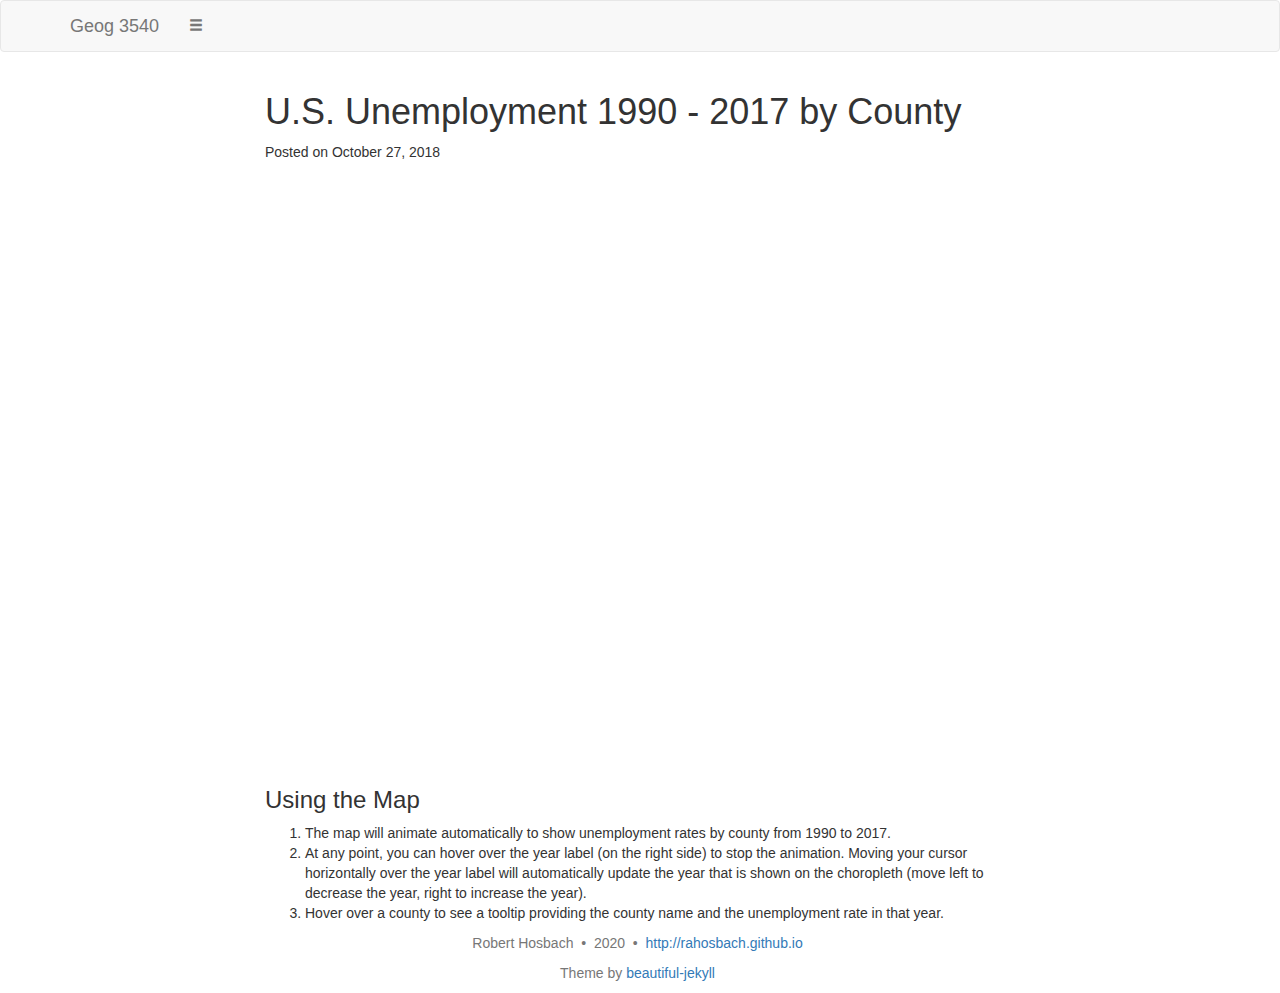
==== animatedchoropleth/index.html @ 837fbd47 "Add files via upload" ====
<!DOCTYPE html>
<html lang="en">
<!-- Beautiful Jekyll | MIT license | Copyright Dean Attali 2016 -->
<head>
  <meta charset="utf-8" />
  <meta http-equiv="X-UA-Compatible" content="IE=edge">
  <meta name="viewport" content="width=device-width, initial-scale=1.0, maximum-scale=1.0, viewport-fit=cover">

  <link href="https://maxcdn.bootstrapcdn.com/bootstrap/3.3.7/css/bootstrap.min.css" rel="stylesheet">
  <link rel="stylesheet" href="style.css">

  <script src="https://cdnjs.cloudflare.com/ajax/libs/jquery/3.1.1/jquery.js"></script>
  <script src="https://maxcdn.bootstrapcdn.com/bootstrap/3.3.7/js/bootstrap.min.js"></script>

  <script src="https://d3js.org/d3.v4.min.js"></script>
  <script src="https://d3js.org/d3-scale-chromatic.v1.min.js"></script>
  <script src="https://d3js.org/topojson.v1.min.js"></script>
  <script src="https://d3js.org/queue.v1.min.js"></script>
  <script src="https://d3js.org/colorbrewer.v1.min.js"></script>

  <title>An Animated Choropleth Map of U.S. Unemployment by County</title>
</head>

<body>

  <nav class="navbar navbar-default">
    <div class="container container-fluid">
      <div class="navbar-header">
        <button type="button" class="navbar-toggle collapsed" data-toggle="collapse" data-target="#defaultNavbar1"><span class="sr-only">Toggle navigation</span><span class="icon-bar"></span><span class="icon-bar"></span><span class="icon-bar"></span></button>
        <a class="navbar-brand" href="https://geo-social.com">Geog 3540</a>
      </div>
      <!-- Collect the nav links, forms, and other content for toggling -->
      <div class="collapse navbar-collapse" id="defaultNavbar1">
        <ul class="nav navbar-nav">

          <li class="dropdown"><a href="#" class="dropdown-toggle" data-toggle="dropdown" role="button" aria-expanded="false"><span class="glyphicon glyphicon-menu-hamburger" aria-hidden="true"></span></a>
            <ul class="dropdown-menu" role="menu">
              <li><a href="../shortbio.html">About</a></li>
              <li><a href="../files/koylu_cv_23.pdf">Resume</a></li>
              <li class="divider"></li>
              <li><a href="caglar-koylu@uiowa.edu">Contact</a></li>
            </ul>
          </li>
        </ul>

      </div>
      <!-- /.navbar-collapse -->
    </div>
    <!-- /.container-fluid -->
  </nav>

  <!-- TODO this file has become a mess, refactor it -->

  <header class="header-section ">
    <div class="intro-header no-img">
      <div class="container">
        <div class="row">
          <div class="col-lg-8 col-lg-offset-2 col-md-10 col-md-offset-1">
            <div class="post-heading">
              <h1>U.S. Unemployment 1990 - 2017 by County</h1>
              <span class="post-meta">Posted on October 27, 2018</span>
            </div>
          </div>
        </div>
      </div>
    </div>
  </header>


  <div class="container">
    <div class="row">
      <div class="col-lg-8 col-lg-offset-2 col-md-10 col-md-offset-1">
        <svg width="960" height="600"></svg>
        <h3 id="using-the-map">Using the Map</h3>
        <ol>
          <li>The map will animate automatically to show unemployment rates by county from 1990 to 2017.</li>
          <li>At any point, you can hover over the year label (on the right side) to stop the animation.  Moving your cursor horizontally over the year label will automatically update the year that is shown on the choropleth (move left to decrease the year, right to increase the year).</li>
          <li>Hover over a county to see a tooltip providing the county name and the unemployment rate in that year.</li>
        </ol>
        <script>

        var topoJSONFile = "data/iowa_counties.json";
        //enter the name of the feature or geometry collection within the topoJSONFile
        // for example, for the default dataset us.objects.counties, enter counties
        var featureCollection = "iowa_counties";
        var csvFile = "data/Iowa_Corn_2010_2020.csv";
        var attributeAlias = "Corn Yield (Bu/Acre)";

        // enter the minimum and maximum values of the attribute over years
        // one legend is created based on equal interval classification for all years.
        var min = 0, max = 200;

        //enter the beginning year or date/time of animation.
        var beginTime = 2010, endTime = 2020;

        // width and height of map frame
        var height = 600;
        var width = 960;

        // Find the abbreviations of color names from https://colorbrewer2.org/
        var colors =  colorbrewer.Reds;
        var numOfClasses = 9;

        //DO NOT CHANGE ANYTHING BELOW THIS POINT UNLESS YOU KNOW WHAT YOU ARE DOING
        ////////////////////////////////////////////////////////////////////////////////////////////////
        ///////////////////////////////////////////////////////////////////////////////////////////////

        var svg = d3.select("svg");
        var path = d3.geoPath();
        var format = d3.format("");

        var colorScheme = colors[9];
        colorScheme.unshift("#eee");

        var color = d3.scaleQuantize()
        .domain([min, max])
        .range(colorScheme);

        var x = d3.scaleLinear()
        .domain(d3.extent(color.domain()))
        .rangeRound([600,860]);

        var g = svg.append("g")
        .attr("transform", "translate(0,40)");

        g.selectAll("rect")
        .data(color.range().map(function(d){ return color.invertExtent(d); }))
        .enter()
        .append("rect")
        .attr("height", 8)
        .attr("x", function(d){ return x(d[0]); })
        .attr("width", function(d){ return x(d[1]) - x(d[0]); })
        .attr("fill", function(d){ return color(d[0]); });

        g.append("text")
        .attr("class", "caption")
        .attr("x", x.range()[0])
        .attr("y", -6)
        .attr("fill", "#000")
        .attr("text-anchor", "start")
        .attr("font-weight", "bold")
        .text(attributeAlias);

        g.call(d3.axisBottom(x)
        .tickSize(13)
        .tickFormat(format)
        .tickValues(color.range().slice(1).map(function(d){ return color.invertExtent(d)[0]; })))
        .select(".domain")
        .remove();

        var div = d3.select("body")
        .append("div")
        .attr("class", "tooltip")
        .style("opacity", 0);

        // Add the year label; the value is set on transition.
        var label = svg.append("text")
        .attr("class", "year label")
        .attr("text-anchor", "end")
        .attr("y", height - 125)
        .attr("x", width)
        .text(beginTime);

        queue()
        .defer(d3.json, topoJSONFile)
        .defer(d3.csv, csvFile)
        .await(ready);

        function ready(error, us, unemployment) {
          if (error) throw error;
          console.log(topojson.feature(us, us.objects[featureCollection]).features);
          // Initialize data to beginning year
          var currentYear = beginTime;

          // Add an overlay for the year label.
          var box = label.node().getBBox();

          var overlay = svg.append("rect")
          .attr("class", "overlay")
          .attr("x", box.x)
          .attr("y", box.y)
          .attr("width", box.width)
          .attr("height", box.height)
          .on("mouseover", enableInteraction);

          // Start a transition that interpolates the data based on year.
          svg.transition()
          .duration(25000)
          .ease(d3.easeLinear)
          .tween("year", tweenYear)
          //.each();

          counties = svg.append("g")
          .attr("class", "counties")
          .selectAll("path")
          .data(topojson.feature(us, us.objects[featureCollection]).features)
          .enter()
          .append("path")
          .attr("d", path)
          .call(style,currentYear)

          function style(counties, year){
            newunemployment = interpolateData(year);

            var rateById = {};
            var nameById = {};

            newunemployment.forEach(function(d) {
              var newcode = '';
              if (d.code.length < 5) {
                newcode = '0' + d.code;
                d.code = newcode;
              }
              rateById[d.code] = +d.rate;
              nameById[d.code] = d.name;
            });

            counties.style("fill", function(d) { return color(rateById[d.id]); })
            .on("mouseover", function(d) {
              div.transition()
              .duration(200)
              .style("opacity", .9);
              div.html(nameById[d.id] + ' in ' + Math.round(currentYear) +': <br><strong>' + rateById[d.id] + '%</strong>')
              .style("left", (d3.event.pageX) + "px")
              .style("top", (d3.event.pageY - 28) + "px");})
              // fade out tooltip on mouse out
              .on("mouseout", function(d) {
                div.transition()
                .duration(500)
                .style("opacity", 0);});
              }

              svg.append("path")
              .datum(topojson.mesh(us, us.objects.states, (a, b) => a !== b))
              .attr("fill", "none")
              .attr("stroke", "white")
              .attr("stroke-linejoin", "round")
              .attr("d", path);

              // After the transition finishes, you can mouseover to change the year.
              function enableInteraction() {
                var yearScale = d3.scaleLinear()
                .domain([beginTime, endTime])
                .range([box.x + 10, box.x + box.width - 10])
                .clamp(true);

                // Cancel the current transition, if any.
                svg.transition().duration(0);

                overlay
                .on("mouseover", mouseover)
                .on("mouseout", mouseout)
                .on("mousemove", mousemove)
                .on("touchmove", mousemove);

                function mouseover() { label.classed("active", true); }
                function mouseout() { label.classed("active", false); }
                function mousemove() { displayYear(yearScale.invert(d3.mouse(this)[0])); }
              }

              // Tweens the entire chart by first tweening the year, and then the data.
              // For the interpolated data, the dots and label are redrawn.
              function tweenYear() {
                var year = d3.interpolateNumber(beginTime, endTime);
                return function(t) { displayYear(year(t)); };
              }

              // Updates the display to show the specified year.
              function displayYear(year) {
                currentYear = year;
                counties.call(style,year)
                label.text(Math.round(year));
              }

              // Interpolates the dataset for the given (fractional) year.
              function interpolateData(year) {
                return unemployment.filter(function(row) {
                  return row['year'] == Math.round(year);
                });
              }
            };
            </script>
          </div>
        </div>
      </div>

      <footer>
        <div class="container beautiful-jekyll-footer">
          <div class="row">
            <div class="col-lg-8 col-lg-offset-2 col-md-10 col-md-offset-1">
              <ul class="list-inline text-center footer-links">
                <p class="copyright text-muted">
                  Robert Hosbach
                  &nbsp;&bull;&nbsp;
                  2020
                  &nbsp;&bull;&nbsp;
                  <a href="http://rahosbach.github.io">http://rahosbach.github.io</a>
                </p>
                <!-- Please don't remove this, keep my open source work credited :) -->
                <p class="theme-by text-muted">
                  Theme by
                  <a href="https://deanattali.com/beautiful-jekyll/">beautiful-jekyll</a>
                </p>
              </div>
            </div>
          </div>
        </footer>
      </body>
      </html>
---- animatedchoropleth/style.css ----
div.tooltip {
  position: absolute;
  text-align: center;
  vertical-align: middle;
  width: auto;
  height: auto;
  padding: 2px;
  font: 12px sans-serif;
  color: white;
  background: gray;
  border: 0px;
  border-radius: 8px;
  pointer-events: none;
}

.counties :hover {
  stroke: black;
  stroke-width: 2px;
}

.county-borders {
  fill: none;
  stroke: #fff;
  stroke-width: 0.5px;
  stroke-linejoin: round;
  stroke-linecap: round;
  pointer-events: none;
}

.year.label {
  font: 500 85px "Helvetica Neue";
  fill: gray;
}

.overlay {
  fill: none;
  pointer-events: all;
  cursor: ew-resize;
}
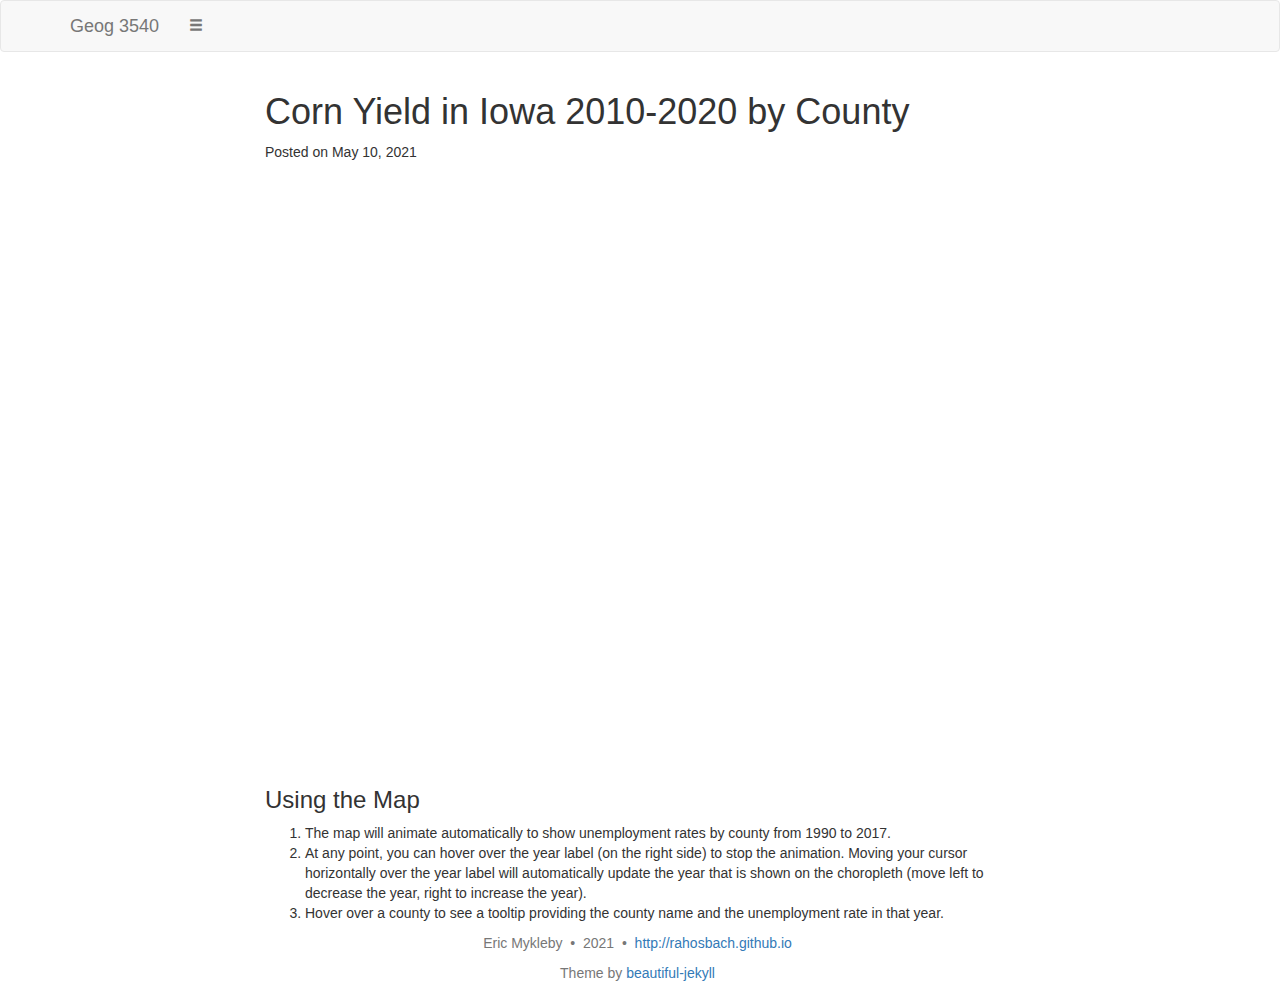
==== commit 0ca547dd: "Add files via upload" ====
--- a/animatedchoropleth/index.html
+++ b/animatedchoropleth/index.html
@@ -19,7 +19,7 @@
   <script src="https://d3js.org/queue.v1.min.js"></script>
   <script src="https://d3js.org/colorbrewer.v1.min.js"></script>
 
-  <title>An Animated Choropleth Map of U.S. Unemployment by County</title>
+  <title>An Animated Choropleth Map of Crop Yield in Iowa by County</title>
 </head>
 
 <body>
@@ -58,8 +58,8 @@
         <div class="row">
           <div class="col-lg-8 col-lg-offset-2 col-md-10 col-md-offset-1">
             <div class="post-heading">
-              <h1>U.S. Unemployment 1990 - 2017 by County</h1>
-              <span class="post-meta">Posted on October 27, 2018</span>
+              <h1>Corn Yield in Iowa 2010-2020 by County</h1>
+              <span class="post-meta">Posted on May 10, 2021</span>
             </div>
           </div>
         </div>
@@ -80,16 +80,16 @@
         </ol>
         <script>
 
-        var topoJSONFile = "data/iowa_counties.json";
+        var topoJSONFile = "data/IowaCounties.json";
         //enter the name of the feature or geometry collection within the topoJSONFile
         // for example, for the default dataset us.objects.counties, enter counties
-        var featureCollection = "iowa_counties";
+        var featureCollection = "IowaCounties";
         var csvFile = "data/Iowa_Corn_2010_2020.csv";
         var attributeAlias = "Corn Yield (Bu/Acre)";
 
         // enter the minimum and maximum values of the attribute over years
         // one legend is created based on equal interval classification for all years.
-        var min = 0, max = 200;
+        var min = 0, max = 250;
 
         //enter the beginning year or date/time of animation.
         var beginTime = 2010, endTime = 2020;
@@ -99,8 +99,8 @@
         var width = 960;
 
         // Find the abbreviations of color names from https://colorbrewer2.org/
-        var colors =  colorbrewer.Reds;
-        var numOfClasses = 9;
+        var colors =  colorbrewer.Greens;
+        var numOfClasses = 5;
 
         //DO NOT CHANGE ANYTHING BELOW THIS POINT UNLESS YOU KNOW WHAT YOU ARE DOING
         ////////////////////////////////////////////////////////////////////////////////////////////////
@@ -291,9 +291,9 @@
             <div class="col-lg-8 col-lg-offset-2 col-md-10 col-md-offset-1">
               <ul class="list-inline text-center footer-links">
                 <p class="copyright text-muted">
-                  Robert Hosbach
+                  Eric Mykleby
                   &nbsp;&bull;&nbsp;
-                  2020
+                  2021
                   &nbsp;&bull;&nbsp;
                   <a href="http://rahosbach.github.io">http://rahosbach.github.io</a>
                 </p>
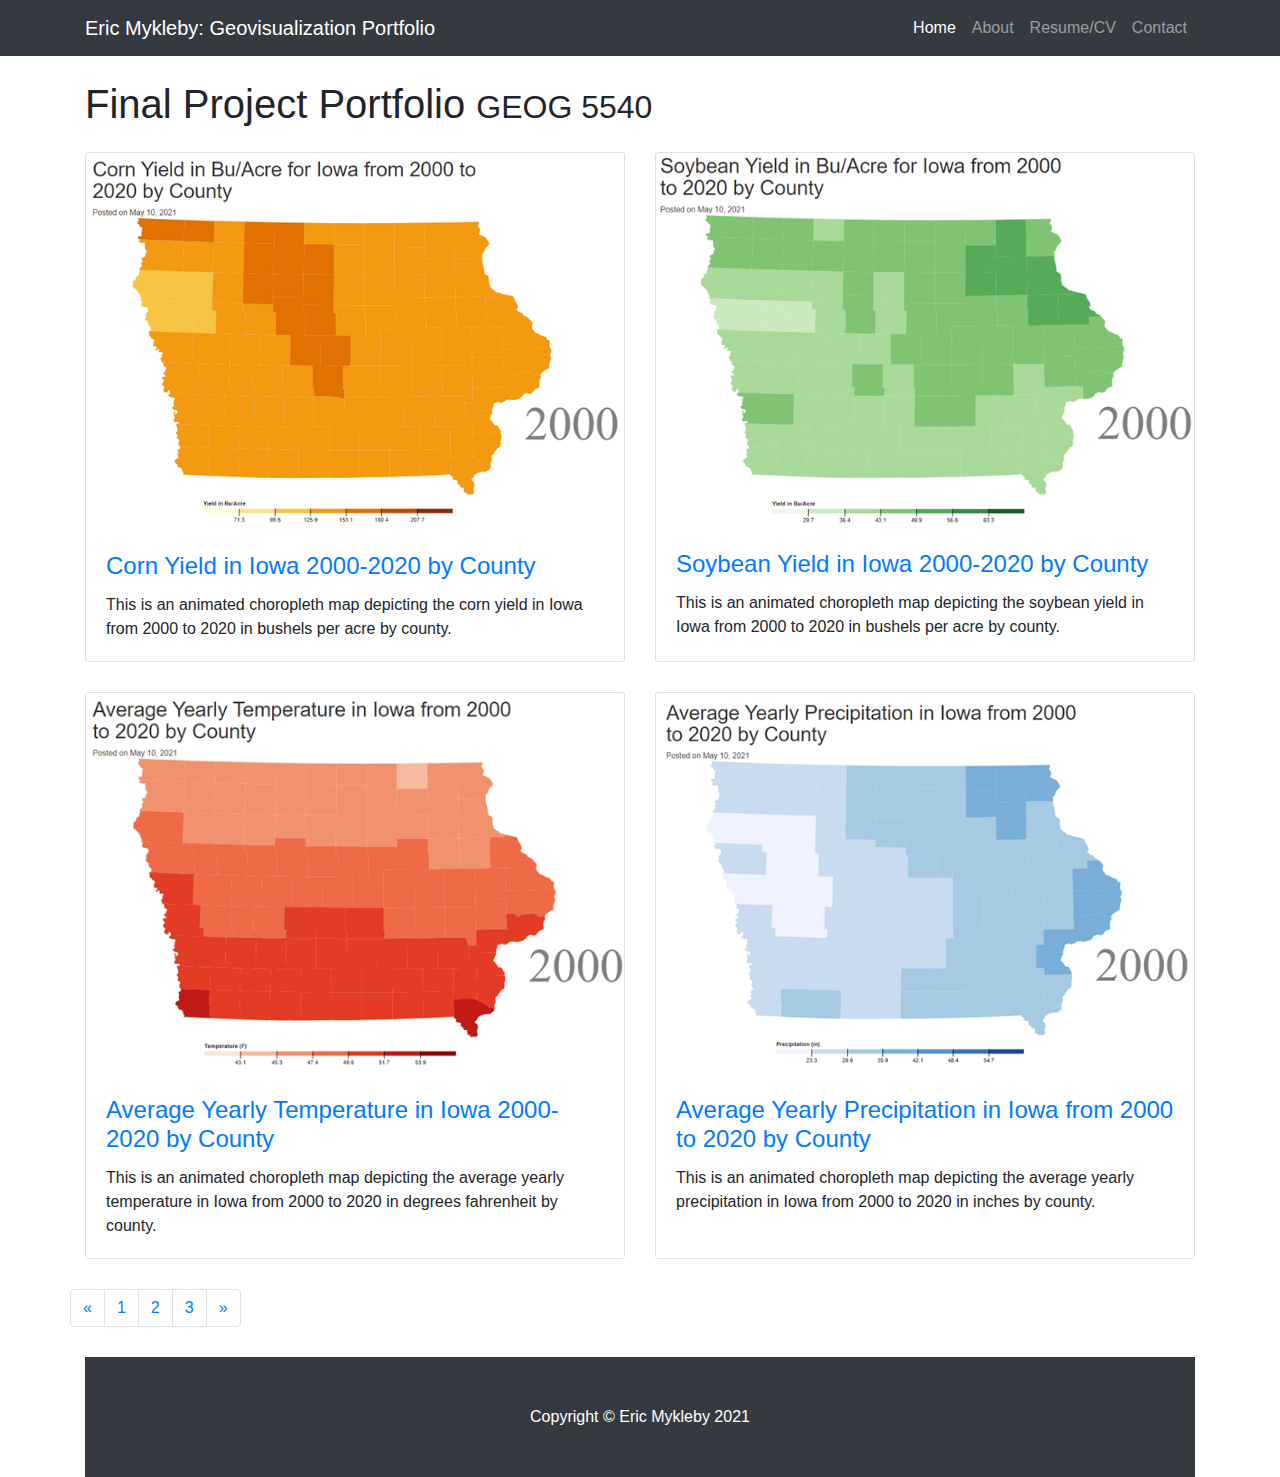
==== commit dac62043: "Add files via upload" ====
--- a/animatedchoropleth/index.html
+++ b/animatedchoropleth/index.html
@@ -1,310 +1,148 @@
-
-<!DOCTYPE html>
-<html lang="en">
-<!-- Beautiful Jekyll | MIT license | Copyright Dean Attali 2016 -->
-<head>
-  <meta charset="utf-8" />
-  <meta http-equiv="X-UA-Compatible" content="IE=edge">
-  <meta name="viewport" content="width=device-width, initial-scale=1.0, maximum-scale=1.0, viewport-fit=cover">
-
-  <link href="https://maxcdn.bootstrapcdn.com/bootstrap/3.3.7/css/bootstrap.min.css" rel="stylesheet">
-  <link rel="stylesheet" href="style.css">
-
-  <script src="https://cdnjs.cloudflare.com/ajax/libs/jquery/3.1.1/jquery.js"></script>
-  <script src="https://maxcdn.bootstrapcdn.com/bootstrap/3.3.7/js/bootstrap.min.js"></script>
-
-  <script src="https://d3js.org/d3.v4.min.js"></script>
-  <script src="https://d3js.org/d3-scale-chromatic.v1.min.js"></script>
-  <script src="https://d3js.org/topojson.v1.min.js"></script>
-  <script src="https://d3js.org/queue.v1.min.js"></script>
-  <script src="https://d3js.org/colorbrewer.v1.min.js"></script>
-
-  <title>An Animated Choropleth Map of Crop Yield in Iowa by County</title>
-</head>
-
-<body>
-
-  <nav class="navbar navbar-default">
-    <div class="container container-fluid">
-      <div class="navbar-header">
-        <button type="button" class="navbar-toggle collapsed" data-toggle="collapse" data-target="#defaultNavbar1"><span class="sr-only">Toggle navigation</span><span class="icon-bar"></span><span class="icon-bar"></span><span class="icon-bar"></span></button>
-        <a class="navbar-brand" href="https://geo-social.com">Geog 3540</a>
-      </div>
-      <!-- Collect the nav links, forms, and other content for toggling -->
-      <div class="collapse navbar-collapse" id="defaultNavbar1">
-        <ul class="nav navbar-nav">
-
-          <li class="dropdown"><a href="#" class="dropdown-toggle" data-toggle="dropdown" role="button" aria-expanded="false"><span class="glyphicon glyphicon-menu-hamburger" aria-hidden="true"></span></a>
-            <ul class="dropdown-menu" role="menu">
-              <li><a href="../shortbio.html">About</a></li>
-              <li><a href="../files/koylu_cv_23.pdf">Resume</a></li>
-              <li class="divider"></li>
-              <li><a href="caglar-koylu@uiowa.edu">Contact</a></li>
-            </ul>
-          </li>
-        </ul>
-
-      </div>
-      <!-- /.navbar-collapse -->
-    </div>
-    <!-- /.container-fluid -->
-  </nav>
-
-  <!-- TODO this file has become a mess, refactor it -->
-
-  <header class="header-section ">
-    <div class="intro-header no-img">
-      <div class="container">
-        <div class="row">
-          <div class="col-lg-8 col-lg-offset-2 col-md-10 col-md-offset-1">
-            <div class="post-heading">
-              <h1>Corn Yield in Iowa 2010-2020 by County</h1>
-              <span class="post-meta">Posted on May 10, 2021</span>
-            </div>
-          </div>
-        </div>
-      </div>
-    </div>
-  </header>
-
-
-  <div class="container">
-    <div class="row">
-      <div class="col-lg-8 col-lg-offset-2 col-md-10 col-md-offset-1">
-        <svg width="960" height="600"></svg>
-        <h3 id="using-the-map">Using the Map</h3>
-        <ol>
-          <li>The map will animate automatically to show unemployment rates by county from 1990 to 2017.</li>
-          <li>At any point, you can hover over the year label (on the right side) to stop the animation.  Moving your cursor horizontally over the year label will automatically update the year that is shown on the choropleth (move left to decrease the year, right to increase the year).</li>
-          <li>Hover over a county to see a tooltip providing the county name and the unemployment rate in that year.</li>
-        </ol>
-        <script>
-
-        var topoJSONFile = "data/IowaCounties.json";
-        //enter the name of the feature or geometry collection within the topoJSONFile
-        // for example, for the default dataset us.objects.counties, enter counties
-        var featureCollection = "IowaCounties";
-        var csvFile = "data/Iowa_Corn_2010_2020.csv";
-        var attributeAlias = "Corn Yield (Bu/Acre)";
-
-        // enter the minimum and maximum values of the attribute over years
-        // one legend is created based on equal interval classification for all years.
-        var min = 0, max = 250;
-
-        //enter the beginning year or date/time of animation.
-        var beginTime = 2010, endTime = 2020;
-
-        // width and height of map frame
-        var height = 600;
-        var width = 960;
-
-        // Find the abbreviations of color names from https://colorbrewer2.org/
-        var colors =  colorbrewer.Greens;
-        var numOfClasses = 5;
-
-        //DO NOT CHANGE ANYTHING BELOW THIS POINT UNLESS YOU KNOW WHAT YOU ARE DOING
-        ////////////////////////////////////////////////////////////////////////////////////////////////
-        ///////////////////////////////////////////////////////////////////////////////////////////////
-
-        var svg = d3.select("svg");
-        var path = d3.geoPath();
-        var format = d3.format("");
-
-        var colorScheme = colors[9];
-        colorScheme.unshift("#eee");
-
-        var color = d3.scaleQuantize()
-        .domain([min, max])
-        .range(colorScheme);
-
-        var x = d3.scaleLinear()
-        .domain(d3.extent(color.domain()))
-        .rangeRound([600,860]);
-
-        var g = svg.append("g")
-        .attr("transform", "translate(0,40)");
-
-        g.selectAll("rect")
-        .data(color.range().map(function(d){ return color.invertExtent(d); }))
-        .enter()
-        .append("rect")
-        .attr("height", 8)
-        .attr("x", function(d){ return x(d[0]); })
-        .attr("width", function(d){ return x(d[1]) - x(d[0]); })
-        .attr("fill", function(d){ return color(d[0]); });
-
-        g.append("text")
-        .attr("class", "caption")
-        .attr("x", x.range()[0])
-        .attr("y", -6)
-        .attr("fill", "#000")
-        .attr("text-anchor", "start")
-        .attr("font-weight", "bold")
-        .text(attributeAlias);
-
-        g.call(d3.axisBottom(x)
-        .tickSize(13)
-        .tickFormat(format)
-        .tickValues(color.range().slice(1).map(function(d){ return color.invertExtent(d)[0]; })))
-        .select(".domain")
-        .remove();
-
-        var div = d3.select("body")
-        .append("div")
-        .attr("class", "tooltip")
-        .style("opacity", 0);
-
-        // Add the year label; the value is set on transition.
-        var label = svg.append("text")
-        .attr("class", "year label")
-        .attr("text-anchor", "end")
-        .attr("y", height - 125)
-        .attr("x", width)
-        .text(beginTime);
-
-        queue()
-        .defer(d3.json, topoJSONFile)
-        .defer(d3.csv, csvFile)
-        .await(ready);
-
-        function ready(error, us, unemployment) {
-          if (error) throw error;
-          console.log(topojson.feature(us, us.objects[featureCollection]).features);
-          // Initialize data to beginning year
-          var currentYear = beginTime;
-
-          // Add an overlay for the year label.
-          var box = label.node().getBBox();
-
-          var overlay = svg.append("rect")
-          .attr("class", "overlay")
-          .attr("x", box.x)
-          .attr("y", box.y)
-          .attr("width", box.width)
-          .attr("height", box.height)
-          .on("mouseover", enableInteraction);
-
-          // Start a transition that interpolates the data based on year.
-          svg.transition()
-          .duration(25000)
-          .ease(d3.easeLinear)
-          .tween("year", tweenYear)
-          //.each();
-
-          counties = svg.append("g")
-          .attr("class", "counties")
-          .selectAll("path")
-          .data(topojson.feature(us, us.objects[featureCollection]).features)
-          .enter()
-          .append("path")
-          .attr("d", path)
-          .call(style,currentYear)
-
-          function style(counties, year){
-            newunemployment = interpolateData(year);
-
-            var rateById = {};
-            var nameById = {};
-
-            newunemployment.forEach(function(d) {
-              var newcode = '';
-              if (d.code.length < 5) {
-                newcode = '0' + d.code;
-                d.code = newcode;
-              }
-              rateById[d.code] = +d.rate;
-              nameById[d.code] = d.name;
-            });
-
-            counties.style("fill", function(d) { return color(rateById[d.id]); })
-            .on("mouseover", function(d) {
-              div.transition()
-              .duration(200)
-              .style("opacity", .9);
-              div.html(nameById[d.id] + ' in ' + Math.round(currentYear) +': <br><strong>' + rateById[d.id] + '%</strong>')
-              .style("left", (d3.event.pageX) + "px")
-              .style("top", (d3.event.pageY - 28) + "px");})
-              // fade out tooltip on mouse out
-              .on("mouseout", function(d) {
-                div.transition()
-                .duration(500)
-                .style("opacity", 0);});
-              }
-
-              svg.append("path")
-              .datum(topojson.mesh(us, us.objects.states, (a, b) => a !== b))
-              .attr("fill", "none")
-              .attr("stroke", "white")
-              .attr("stroke-linejoin", "round")
-              .attr("d", path);
-
-              // After the transition finishes, you can mouseover to change the year.
-              function enableInteraction() {
-                var yearScale = d3.scaleLinear()
-                .domain([beginTime, endTime])
-                .range([box.x + 10, box.x + box.width - 10])
-                .clamp(true);
-
-                // Cancel the current transition, if any.
-                svg.transition().duration(0);
-
-                overlay
-                .on("mouseover", mouseover)
-                .on("mouseout", mouseout)
-                .on("mousemove", mousemove)
-                .on("touchmove", mousemove);
-
-                function mouseover() { label.classed("active", true); }
-                function mouseout() { label.classed("active", false); }
-                function mousemove() { displayYear(yearScale.invert(d3.mouse(this)[0])); }
-              }
-
-              // Tweens the entire chart by first tweening the year, and then the data.
-              // For the interpolated data, the dots and label are redrawn.
-              function tweenYear() {
-                var year = d3.interpolateNumber(beginTime, endTime);
-                return function(t) { displayYear(year(t)); };
-              }
-
-              // Updates the display to show the specified year.
-              function displayYear(year) {
-                currentYear = year;
-                counties.call(style,year)
-                label.text(Math.round(year));
-              }
-
-              // Interpolates the dataset for the given (fractional) year.
-              function interpolateData(year) {
-                return unemployment.filter(function(row) {
-                  return row['year'] == Math.round(year);
-                });
-              }
-            };
-            </script>
-          </div>
-        </div>
-      </div>
-
-      <footer>
-        <div class="container beautiful-jekyll-footer">
-          <div class="row">
-            <div class="col-lg-8 col-lg-offset-2 col-md-10 col-md-offset-1">
-              <ul class="list-inline text-center footer-links">
-                <p class="copyright text-muted">
-                  Eric Mykleby
-                  &nbsp;&bull;&nbsp;
-                  2021
-                  &nbsp;&bull;&nbsp;
-                  <a href="http://rahosbach.github.io">http://rahosbach.github.io</a>
-                </p>
-                <!-- Please don't remove this, keep my open source work credited :) -->
-                <p class="theme-by text-muted">
-                  Theme by
-                  <a href="https://deanattali.com/beautiful-jekyll/">beautiful-jekyll</a>
-                </p>
-              </div>
-            </div>
-          </div>
-        </footer>
-      </body>
-      </html>
+<!DOCTYPE html>
+<html lang="en">
+
+  <head>
+
+    <meta charset="utf-8">
+    <meta name="viewport" content="width=device-width, initial-scale=1, shrink-to-fit=no">
+    <meta name="description" content="">
+    <meta name="author" content="">
+
+    <title>Eric's Portfolio</title>
+
+    <!-- Bootstrap core CSS -->
+    <link href="vendor/bootstrap/css/bootstrap.min.css" rel="stylesheet">
+
+    <!-- Custom styles for this template -->
+    <link href="css/3-col-portfolio.css" rel="stylesheet">
+
+  </head>
+
+  <body>
+
+    <!-- Navigation -->
+    <nav class="navbar navbar-expand-lg navbar-dark bg-dark fixed-top">
+      <div class="container">
+        <a class="navbar-brand" href="#">Eric Mykleby: Geovisualization Portfolio</a>
+        <button class="navbar-toggler" type="button" data-toggle="collapse" data-target="#navbarResponsive" aria-controls="navbarResponsive" aria-expanded="false" aria-label="Toggle navigation">
+          <span class="navbar-toggler-icon"></span>
+        </button>
+        <div class="collapse navbar-collapse" id="navbarResponsive">
+          <ul class="navbar-nav ml-auto">
+            <li class="nav-item active">
+              <a class="nav-link" href="#">Home
+                <span class="sr-only">(current)</span>
+              </a>
+            </li>
+            <li class="nav-item">
+              <a class="nav-link" href="shortbio.html">About</a>
+            </li>
+            <li class="nav-item">
+              <a class="nav-link" href="Resume - GIS.pdf">Resume/CV</a>
+            </li>
+            <li class="nav-item">
+              <a class="nav-link" href="mailto:eric-mykleby@uiowa.edu">Contact</a>
+            </li>
+          </ul>
+        </div>
+      </div>
+    </nav>
+
+    <!-- Page Content -->
+    <div class="container">
+
+      <!-- Page Heading -->
+      <h1 class="my-4">Final Project Portfolio
+        <small>GEOG 5540</small>
+      </h1>
+
+      <div class="row">
+        <div class="col-sm-6 col-sm-6 portfolio-item">
+          <div class="card h-100">
+            <a href="../index_corn.html"><img class="card-img-top" src="images/5540_Corn.png" alt=""></a>
+            <div class="card-body">
+              <h4 class="card-title">
+                <a href="../index_corn.html">Corn Yield in Iowa 2000-2020 by County</a>
+              </h4>
+              <p class="card-text">This is an animated choropleth map depicting the corn yield in Iowa from 2000 to 2020 in bushels per acre by county.</p>
+            </div>
+          </div>
+        </div>
+        <div class="col-sm-6 col-sm-6 portfolio-item">
+          <div class="card h-100">
+            <a href="../index_SB.html"><img class="card-img-top" src="images/5540_SB.png" alt=""></a>
+            <div class="card-body">
+              <h4 class="card-title">
+                <a href="../index_SB.html">Soybean Yield in Iowa 2000-2020 by County</a>
+              </h4>
+              <p class="card-text">This is an animated choropleth map depicting the soybean yield in Iowa from 2000 to 2020 in bushels per acre by county.</p>
+            </div>
+          </div>
+        </div>
+        <div class="col-sm-6 col-sm-6 portfolio-item">
+          <div class="card h-100">
+            <a href="../index_Temp.html"><img class="card-img-top" src="images/5540_Temp.png" alt=""></a>
+            <div class="card-body">
+              <h4 class="card-title">
+                <a href="../index_Temp.html">Average Yearly Temperature in Iowa 2000-2020 by County</a>
+              </h4>
+              <p class="card-text">This is an animated choropleth map depicting the average yearly temperature in Iowa from 2000 to 2020 in degrees fahrenheit by county.</p>
+            </div>
+          </div>
+        </div>
+        <div class="col-sm-6 col-sm-6 portfolio-item">
+          <div class="card h-100">
+            <a href="../index_Precip.html"><img class="card-img-top" src="images/5540_Precip.png" alt=""></a>
+            <div class="card-body">
+              <h4 class="card-title">
+                <a href="../index_Precip.html">Average Yearly Precipitation in Iowa from 2000 to 2020 by County</a>
+              </h4>
+              <p class="card-text">This is an animated choropleth map depicting the average yearly precipitation in Iowa from 2000 to 2020 in inches by county.</p>
+            </div>
+          </div>
+        </div>
+      <!-- /.row -->
+
+      <!-- Pagination -->
+      <ul class="pagination justify-content-center">
+        <li class="page-item">
+          <a class="page-link" href="#" aria-label="Previous">
+            <span aria-hidden="true">&laquo;</span>
+            <span class="sr-only">Previous</span>
+          </a>
+        </li>
+        <li class="page-item">
+          <a class="page-link" href="#">1</a>
+        </li>
+        <li class="page-item">
+          <a class="page-link" href="#">2</a>
+        </li>
+        <li class="page-item">
+          <a class="page-link" href="#">3</a>
+        </li>
+        <li class="page-item">
+          <a class="page-link" href="#" aria-label="Next">
+            <span aria-hidden="true">&raquo;</span>
+            <span class="sr-only">Next</span>
+          </a>
+        </li>
+      </ul>
+
+    </div>
+    <!-- /.container -->
+
+    <!-- Footer -->
+    <footer class="py-5 bg-dark">
+      <div class="container">
+        <p class="m-0 text-center text-white">Copyright &copy; Eric Mykleby 2021</p>
+      </div>
+      <!-- /.container -->
+    </footer>
+
+    <!-- Bootstrap core JavaScript -->
+    <script src="vendor/jquery/jquery.min.js"></script>
+    <script src="vendor/bootstrap/js/bootstrap.bundle.min.js"></script>
+
+  </body>
+
+</html>
--- a/animatedchoropleth/css/3-col-portfolio.css
+++ b/animatedchoropleth/css/3-col-portfolio.css
@@ -0,0 +1,23 @@
+/*!
+ * Start Bootstrap - 3 Col Portfolio (https://startbootstrap.com/template-overviews/3-col-portfolio)
+ * Copyright 2013-2018 Start Bootstrap
+ * Licensed under MIT (https://github.com/BlackrockDigital/startbootstrap-3-col-portfolio/blob/master/LICENSE)
+ */
+
+body {
+  padding-top: 54px;
+}
+
+@media (min-width: 992px) {
+  body {
+    padding-top: 56px;
+  }
+}
+
+.portfolio-item {
+  margin-bottom: 30px;
+}
+
+.pagination {
+  margin-bottom: 30px;
+}
